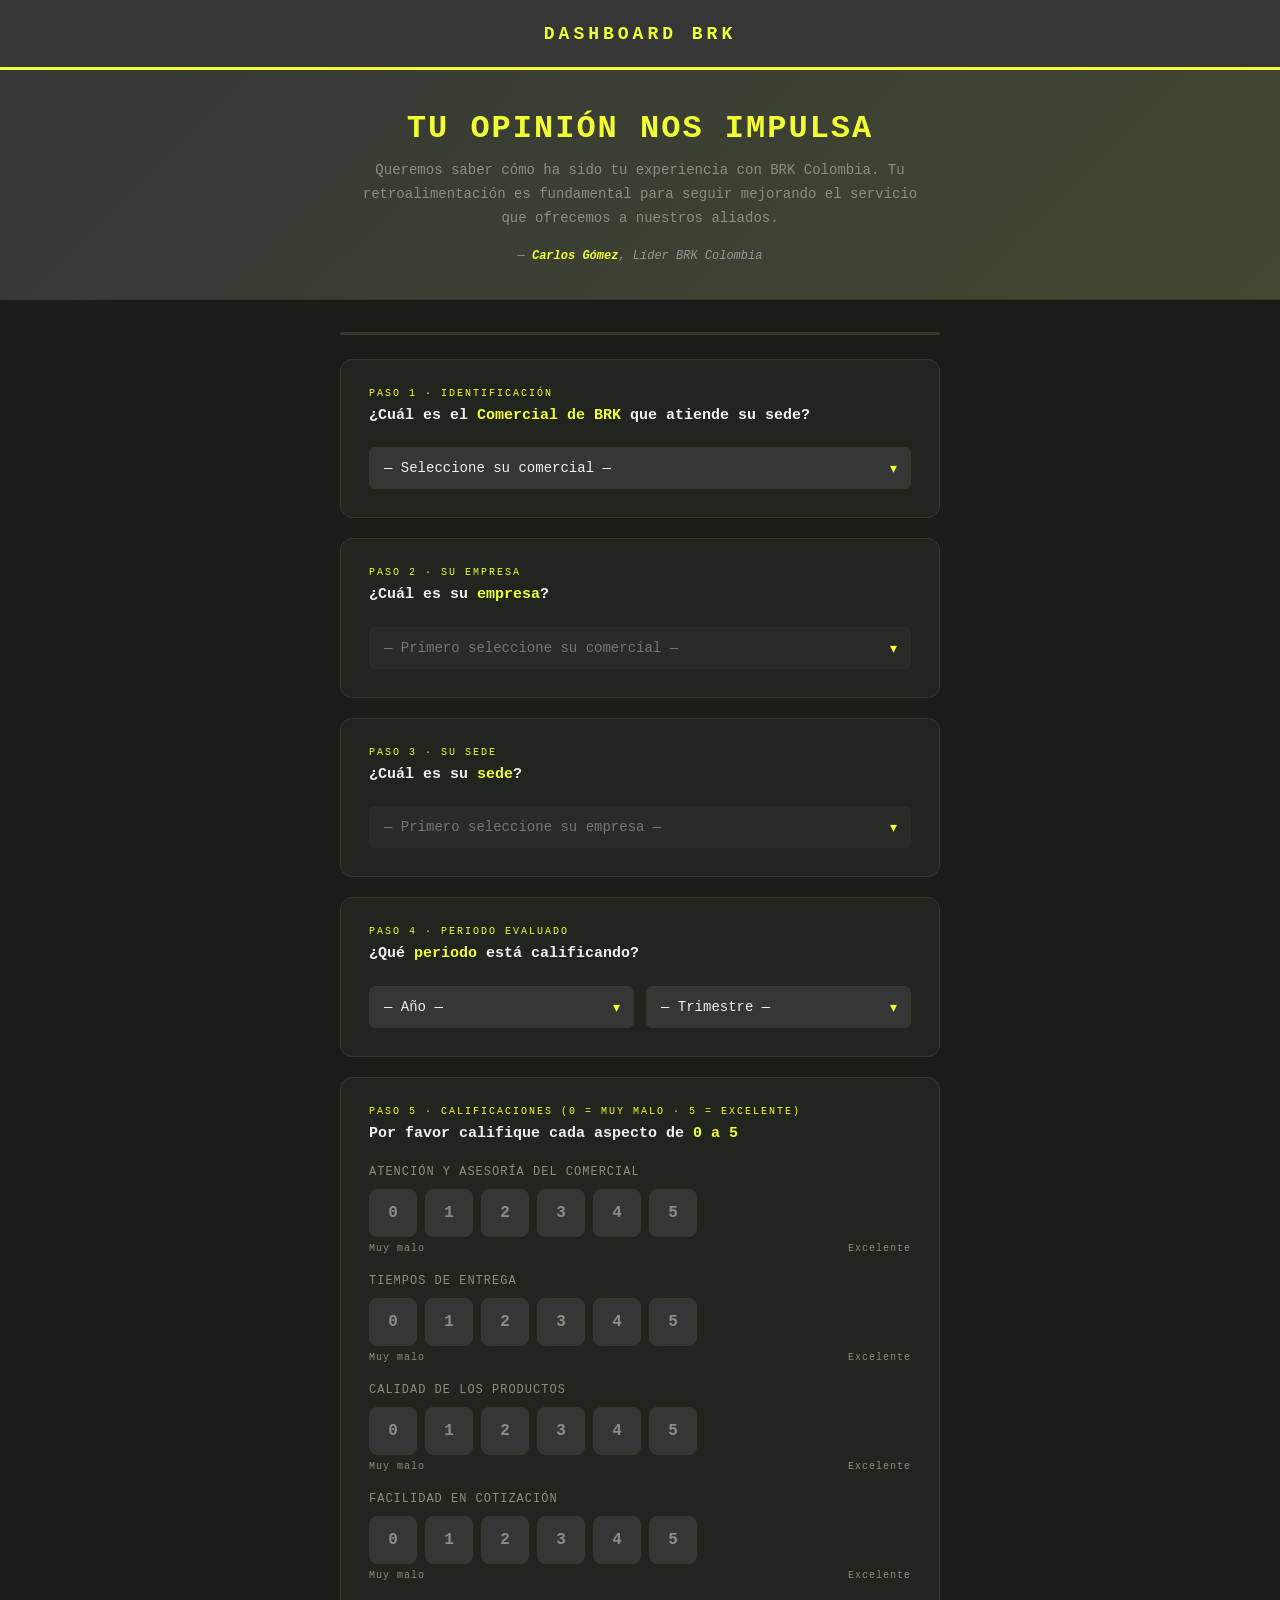
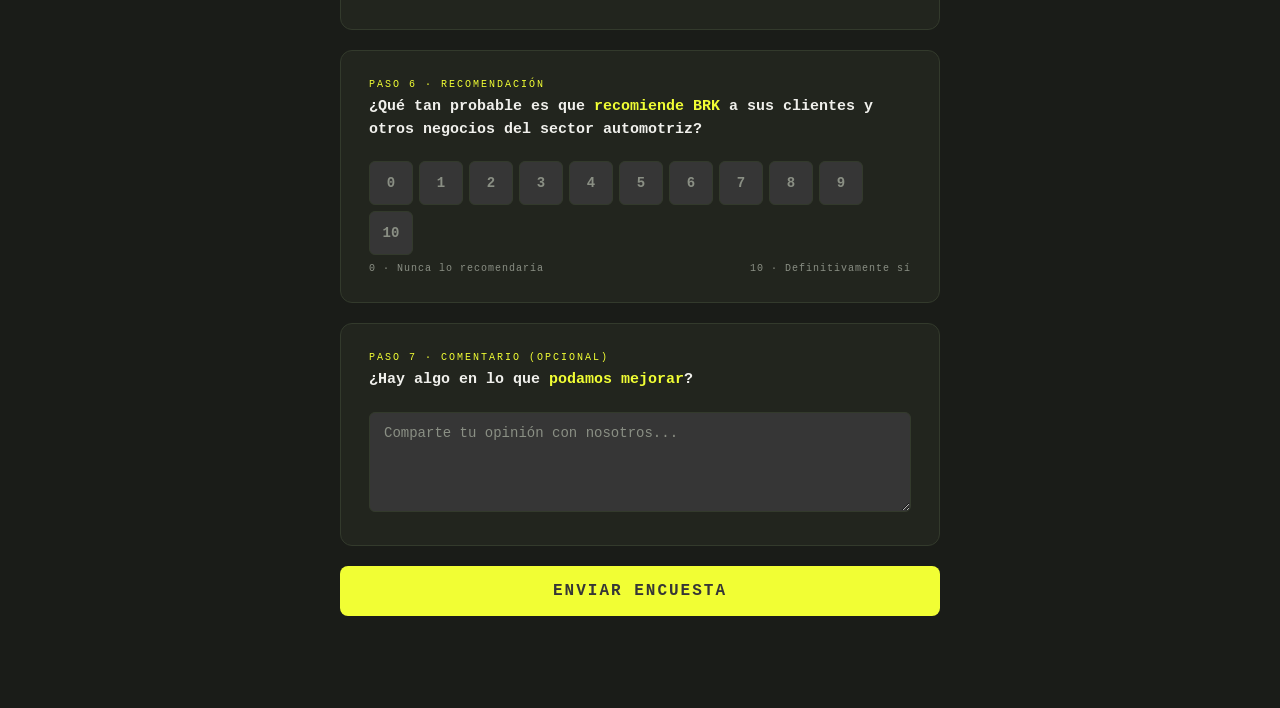
==== nps.html @ 3411d187 "feat: formulario NPS público + tab NPS dashboard con gauges, QR y filtros" ====
<!DOCTYPE html>
<html lang="es">
<head>
<meta charset="UTF-8">
<meta name="viewport" content="width=device-width, initial-scale=1.0">
<meta name="robots" content="noindex, nofollow">
<title>Encuesta de Satisfacción · BRK Colombia</title>
<style>
  :root {
    --neon: #F1FE34;
    --forest: #414930;
    --ash: #363636;
    --dust: #596B63;
    --silver: #9A979F;
    --bg: #1a1c18;
    --card: #22251e;
    --border: #333a2c;
    --text: #f0f0ec;
    --text-dim: #8a8f84;
  }
  * { box-sizing: border-box; margin: 0; padding: 0; }
  body {
    background: var(--bg);
    color: var(--text);
    font-family: 'Courier New', monospace;
    min-height: 100vh;
    padding: 0 0 60px;
  }

  /* HEADER */
  header {
    background: var(--ash);
    border-bottom: 3px solid var(--neon);
    padding: 0 32px;
    height: 70px;
    display: grid;
    grid-template-columns: 1fr auto 1fr;
    align-items: center;
  }
  header .logo-left { display: flex; align-items: center; }
  header .logo-left img { height: 38px; }
  header .titulo-centro {
    font-size: clamp(13px, 2vw, 18px);
    font-weight: 700;
    letter-spacing: 4px;
    text-transform: uppercase;
    color: var(--neon);
    text-align: center;
    white-space: nowrap;
  }
  header .logo-right { display: flex; align-items: center; justify-content: flex-end; }
  header .logo-right img { height: 38px; }

  @media (max-width: 480px) {
    header { padding: 0 12px; height: 56px; }
    header .titulo-centro { font-size: 11px; letter-spacing: 2px; }
    header .logo-left img, header .logo-right img { height: 28px; }
  }

  /* HERO */
  .hero {
    background: linear-gradient(135deg, var(--ash) 0%, var(--forest) 100%);
    padding: 40px 32px 32px;
    text-align: center;
    border-bottom: 1px solid var(--border);
  }
  .hero h1 {
    font-size: clamp(20px, 5vw, 32px);
    color: var(--neon);
    letter-spacing: 2px;
    text-transform: uppercase;
    margin-bottom: 12px;
    font-weight: 700;
  }
  .hero p {
    font-size: 14px;
    color: var(--text-dim);
    max-width: 560px;
    margin: 0 auto;
    line-height: 1.7;
  }
  .hero .firma {
    margin-top: 16px;
    font-size: 12px;
    color: var(--silver);
    font-style: italic;
  }
  .hero .firma strong { color: var(--neon); }

  /* FORM */
  .form-wrap {
    max-width: 640px;
    margin: 32px auto 0;
    padding: 0 20px;
  }

  .step {
    background: var(--card);
    border: 1px solid var(--border);
    border-radius: 12px;
    padding: 28px;
    margin-bottom: 20px;
  }
  .step-label {
    font-size: 10px;
    letter-spacing: 2px;
    text-transform: uppercase;
    color: var(--neon);
    margin-bottom: 6px;
  }
  .step h2 {
    font-size: 15px;
    color: var(--text);
    margin-bottom: 20px;
    line-height: 1.5;
  }
  .step h2 span { color: var(--neon); }

  /* SELECTS */
  select, input[type="text"] {
    width: 100%;
    background: var(--ash);
    color: var(--text);
    border: 1px solid var(--border);
    border-radius: 6px;
    padding: 12px 14px;
    font-family: inherit;
    font-size: 14px;
    appearance: none;
    cursor: pointer;
    transition: border-color .2s;
  }
  select:focus, input[type="text"]:focus {
    outline: none;
    border-color: var(--neon);
  }
  select option { background: var(--ash); }
  .select-wrap { position: relative; }
  .select-wrap::after {
    content: '▾';
    position: absolute;
    right: 14px;
    top: 50%;
    transform: translateY(-50%);
    color: var(--neon);
    pointer-events: none;
    font-size: 14px;
  }

  /* RATING BUTTONS 0-5 */
  .rating-group { margin-bottom: 20px; }
  .rating-label {
    font-size: 12px;
    color: var(--text-dim);
    letter-spacing: 1px;
    text-transform: uppercase;
    margin-bottom: 10px;
    display: block;
  }
  .rating-buttons {
    display: flex;
    gap: 8px;
    flex-wrap: wrap;
  }
  .rating-buttons button {
    width: 48px;
    height: 48px;
    background: var(--ash);
    border: 1px solid var(--border);
    border-radius: 8px;
    color: var(--text-dim);
    font-family: inherit;
    font-size: 16px;
    font-weight: 700;
    cursor: pointer;
    transition: all .15s;
    flex-shrink: 0;
  }
  .rating-buttons button:hover { border-color: var(--neon); color: var(--neon); }
  .rating-buttons button.selected {
    background: var(--neon);
    border-color: var(--neon);
    color: var(--ash);
  }
  .rating-hint {
    display: flex;
    justify-content: space-between;
    font-size: 10px;
    color: var(--text-dim);
    margin-top: 6px;
    letter-spacing: 1px;
  }

  /* NPS BUTTONS 0-10 */
  .nps-buttons {
    display: flex;
    gap: 6px;
    flex-wrap: wrap;
  }
  .nps-buttons button {
    width: 44px;
    height: 44px;
    background: var(--ash);
    border: 1px solid var(--border);
    border-radius: 6px;
    color: var(--text-dim);
    font-family: inherit;
    font-size: 14px;
    font-weight: 700;
    cursor: pointer;
    transition: all .15s;
    flex-shrink: 0;
  }
  .nps-buttons button:hover { border-color: var(--neon); color: var(--neon); }
  .nps-buttons button.selected-d { background: #ff6b6b; border-color: #ff6b6b; color: #fff; }
  .nps-buttons button.selected-n { background: #ff9f43; border-color: #ff9f43; color: #fff; }
  .nps-buttons button.selected-p { background: #4ade80; border-color: #4ade80; color: #1a1a1a; }

  /* TEXTAREA */
  textarea {
    width: 100%;
    background: var(--ash);
    color: var(--text);
    border: 1px solid var(--border);
    border-radius: 6px;
    padding: 12px 14px;
    font-family: inherit;
    font-size: 14px;
    resize: vertical;
    min-height: 100px;
    transition: border-color .2s;
  }
  textarea:focus { outline: none; border-color: var(--neon); }
  textarea::placeholder { color: var(--text-dim); }

  /* BOTÓN ENVIAR */
  .btn-enviar {
    width: 100%;
    padding: 16px;
    background: var(--neon);
    color: var(--ash);
    border: none;
    border-radius: 8px;
    font-family: inherit;
    font-size: 16px;
    font-weight: 700;
    letter-spacing: 2px;
    text-transform: uppercase;
    cursor: pointer;
    transition: opacity .2s;
  }
  .btn-enviar:hover { opacity: .9; }
  .btn-enviar:disabled { opacity: .4; cursor: not-allowed; }

  /* ESTADO */
  #form-estado {
    margin-top: 12px;
    text-align: center;
    font-size: 13px;
    min-height: 20px;
  }

  /* GRACIAS */
  #pantalla-gracias {
    display: none;
    text-align: center;
    padding: 60px 32px;
    max-width: 560px;
    margin: 0 auto;
  }
  #pantalla-gracias .check {
    font-size: 64px;
    margin-bottom: 24px;
  }
  #pantalla-gracias h2 {
    font-size: 24px;
    color: var(--neon);
    text-transform: uppercase;
    letter-spacing: 2px;
    margin-bottom: 16px;
  }
  #pantalla-gracias p {
    color: var(--text-dim);
    font-size: 14px;
    line-height: 1.7;
  }

  /* PROGRESS */
  .progress-bar {
    height: 3px;
    background: var(--border);
    border-radius: 3px;
    margin-bottom: 24px;
    overflow: hidden;
  }
  .progress-fill {
    height: 100%;
    background: var(--neon);
    border-radius: 3px;
    transition: width .3s;
  }

  .disabled-select {
    opacity: .4;
    pointer-events: none;
  }

  @media (max-width: 480px) {
    header { padding: 14px 16px; }
    .step { padding: 20px 16px; }
    .form-wrap { padding: 0 12px; }
    .rating-buttons button { width: 42px; height: 42px; font-size: 14px; }
    .nps-buttons button { width: 38px; height: 38px; font-size: 13px; }
  }
</style>
</head>
<body>

<header>
  <div class="logo-left">
    <img src="logos/brk-logo.png" alt="BRK" onerror="this.style.display='none'">
  </div>
  <div class="titulo-centro">DASHBOARD BRK</div>
  <div class="logo-right">
    <img src="logos/roadrunner.png" alt="Roadrunner" onerror="this.style.display='none'">
  </div>
</header>

<div class="hero">
  <h1>Tu opinión nos impulsa</h1>
  <p>
    Queremos saber cómo ha sido tu experiencia con BRK Colombia. Tu retroalimentación es fundamental para seguir mejorando el servicio que ofrecemos a nuestros aliados.
  </p>
  <p class="firma">— <strong>Carlos Gómez</strong>, Líder BRK Colombia</p>
</div>

<div class="form-wrap">
  <div class="progress-bar"><div class="progress-fill" id="progress" style="width:0%"></div></div>

  <form id="npsForm">

    <!-- PASO 1: Identificación -->
    <div class="step">
      <div class="step-label">Paso 1 · Identificación</div>
      <h2>¿Cuál es el <span>Comercial de BRK</span> que atiende su sede?</h2>
      <div class="select-wrap">
        <select id="sel-kam">
          <option value="">— Seleccione su comercial —</option>
        </select>
      </div>
    </div>

    <div class="step" id="step-empresa">
      <div class="step-label">Paso 2 · Su empresa</div>
      <h2>¿Cuál es su <span>empresa</span>?</h2>
      <div class="select-wrap">
        <select id="sel-empresa" class="disabled-select">
          <option value="">— Primero seleccione su comercial —</option>
        </select>
      </div>
    </div>

    <div class="step" id="step-sede">
      <div class="step-label">Paso 3 · Su sede</div>
      <h2>¿Cuál es su <span>sede</span>?</h2>
      <div class="select-wrap">
        <select id="sel-sede" class="disabled-select">
          <option value="">— Primero seleccione su empresa —</option>
        </select>
      </div>
    </div>

    <!-- PASO 4: Periodo -->
    <div class="step">
      <div class="step-label">Paso 4 · Periodo evaluado</div>
      <h2>¿Qué <span>periodo</span> está calificando?</h2>
      <div style="display:grid;grid-template-columns:1fr 1fr;gap:12px;">
        <div class="select-wrap">
          <select id="sel-anio">
            <option value="">— Año —</option>
            <option value="2024">2024</option>
            <option value="2025">2025</option>
            <option value="2026">2026</option>
          </select>
        </div>
        <div class="select-wrap">
          <select id="sel-trimestre">
            <option value="">— Trimestre —</option>
            <option value="1">Q1 · Ene, Feb, Mar</option>
            <option value="2">Q2 · Abr, May, Jun</option>
            <option value="3">Q3 · Jul, Ago, Sep</option>
            <option value="4">Q4 · Oct, Nov, Dic</option>
          </select>
        </div>
      </div>
    </div>

    <!-- PASO 5: Calificaciones -->
    <div class="step">
      <div class="step-label">Paso 5 · Calificaciones (0 = Muy malo · 5 = Excelente)</div>
      <h2>Por favor califique cada aspecto de <span>0 a 5</span></h2>

      <div class="rating-group">
        <span class="rating-label">Atención y asesoría del Comercial</span>
        <div class="rating-buttons" id="rating-atencion">
          <button type="button" data-val="0">0</button>
          <button type="button" data-val="1">1</button>
          <button type="button" data-val="2">2</button>
          <button type="button" data-val="3">3</button>
          <button type="button" data-val="4">4</button>
          <button type="button" data-val="5">5</button>
        </div>
        <div class="rating-hint"><span>Muy malo</span><span>Excelente</span></div>
      </div>

      <div class="rating-group">
        <span class="rating-label">Tiempos de entrega</span>
        <div class="rating-buttons" id="rating-tiempos">
          <button type="button" data-val="0">0</button>
          <button type="button" data-val="1">1</button>
          <button type="button" data-val="2">2</button>
          <button type="button" data-val="3">3</button>
          <button type="button" data-val="4">4</button>
          <button type="button" data-val="5">5</button>
        </div>
        <div class="rating-hint"><span>Muy malo</span><span>Excelente</span></div>
      </div>

      <div class="rating-group">
        <span class="rating-label">Calidad de los productos</span>
        <div class="rating-buttons" id="rating-calidad">
          <button type="button" data-val="0">0</button>
          <button type="button" data-val="1">1</button>
          <button type="button" data-val="2">2</button>
          <button type="button" data-val="3">3</button>
          <button type="button" data-val="4">4</button>
          <button type="button" data-val="5">5</button>
        </div>
        <div class="rating-hint"><span>Muy malo</span><span>Excelente</span></div>
      </div>

      <div class="rating-group">
        <span class="rating-label">Facilidad en cotización</span>
        <div class="rating-buttons" id="rating-cotizacion">
          <button type="button" data-val="0">0</button>
          <button type="button" data-val="1">1</button>
          <button type="button" data-val="2">2</button>
          <button type="button" data-val="3">3</button>
          <button type="button" data-val="4">4</button>
          <button type="button" data-val="5">5</button>
        </div>
        <div class="rating-hint"><span>Muy malo</span><span>Excelente</span></div>
      </div>
    </div>

    <!-- PASO 6: NPS -->
    <div class="step">
      <div class="step-label">Paso 6 · Recomendación</div>
      <h2>¿Qué tan probable es que <span>recomiende BRK</span> a sus clientes y otros negocios del sector automotriz?</h2>
      <div class="nps-buttons" id="rating-nps">
        <button type="button" data-val="0">0</button>
        <button type="button" data-val="1">1</button>
        <button type="button" data-val="2">2</button>
        <button type="button" data-val="3">3</button>
        <button type="button" data-val="4">4</button>
        <button type="button" data-val="5">5</button>
        <button type="button" data-val="6">6</button>
        <button type="button" data-val="7">7</button>
        <button type="button" data-val="8">8</button>
        <button type="button" data-val="9">9</button>
        <button type="button" data-val="10">10</button>
      </div>
      <div class="rating-hint" style="margin-top:8px;">
        <span>0 · Nunca lo recomendaría</span>
        <span>10 · Definitivamente sí</span>
      </div>
    </div>

    <!-- PASO 7: Comentario -->
    <div class="step">
      <div class="step-label">Paso 7 · Comentario (opcional)</div>
      <h2>¿Hay algo en lo que <span>podamos mejorar</span>?</h2>
      <textarea id="comentario" placeholder="Comparte tu opinión con nosotros..."></textarea>
    </div>

    <button type="submit" class="btn-enviar" id="btn-enviar">Enviar encuesta</button>
    <div id="form-estado"></div>

  </form>

  <div id="pantalla-gracias">
    <div class="check">✓</div>
    <h2>¡Gracias por tu respuesta!</h2>
    <p>
      Tu opinión es muy valiosa para el equipo BRK Colombia. Trabajamos cada día para ofrecerte un servicio de excelencia.<br><br>
      — <strong style="color:var(--neon);">Carlos Gómez</strong>, Líder BRK Colombia
    </p>
  </div>
</div>

<script>
const SUPABASE_URL = 'https://ytgziytuldsqhymqjyig.supabase.co';
const SUPABASE_ANON_KEY = 'eyJhbGciOiJIUzI1NiIsInR5cCI6IkpXVCJ9.eyJpc3MiOiJzdXBhYmFzZSIsInJlZiI6Inl0Z3ppeXR1bGRzcWh5bXFqeWlnIiwicm9sZSI6ImFub24iLCJpYXQiOjE3ODIyMjA4ODAsImV4cCI6MjA5Nzc5Njg4MH0.z4KapPX5bGEXRmS-Ntky0XmYZz45s5j1DpBuPgE_PIU';

async function rpc(fn, params) {
  const r = await fetch(`${SUPABASE_URL}/rest/v1/rpc/${fn}`, {
    method: 'POST',
    headers: { 'Content-Type': 'application/json', 'apikey': SUPABASE_ANON_KEY, 'Authorization': `Bearer ${SUPABASE_ANON_KEY}` },
    body: JSON.stringify(params)
  });
  return r.json();
}

// Estado del formulario
const state = { kam: null, empresa: null, sede: null, anio: null, trimestre: null, atencion: null, tiempos: null, calidad: null, cotizacion: null, nps: null };
let catalogo = [];

// Cargar catálogo
async function cargarCatalogo() {
  const r = await rpc('dash_nps_catalogo', {});
  if (r.ok) catalogo = r.catalogo || [];
  poblarKams();
}

function poblarKams() {
  const kams = [...new Set(catalogo.map(c => c.kam))].sort();
  const sel = document.getElementById('sel-kam');
  sel.innerHTML = '<option value="">— Seleccione su comercial —</option>';
  kams.forEach(k => sel.innerHTML += `<option value="${k}">${formatNombre(k)}</option>`);
}

function formatNombre(s) {
  return s.split(' ').map(w => w.charAt(0) + w.slice(1).toLowerCase()).join(' ');
}

document.getElementById('sel-kam').addEventListener('change', function() {
  state.kam = this.value || null;
  state.empresa = null; state.sede = null;
  const selEmpresa = document.getElementById('sel-empresa');
  const selSede = document.getElementById('sel-sede');

  if (state.kam) {
    const empresas = [...new Set(catalogo.filter(c => c.kam === state.kam).map(c => c.empresa))].sort();
    selEmpresa.innerHTML = '<option value="">— Seleccione su empresa —</option>';
    empresas.forEach(e => selEmpresa.innerHTML += `<option value="${e}">${formatNombre(e)}</option>`);
    selEmpresa.classList.remove('disabled-select');
  } else {
    selEmpresa.innerHTML = '<option value="">— Primero seleccione su comercial —</option>';
    selEmpresa.classList.add('disabled-select');
  }
  selSede.innerHTML = '<option value="">— Primero seleccione su empresa —</option>';
  selSede.classList.add('disabled-select');
  actualizarProgress();
});

document.getElementById('sel-empresa').addEventListener('change', function() {
  state.empresa = this.value || null;
  state.sede = null;
  const selSede = document.getElementById('sel-sede');

  if (state.empresa) {
    const sedes = catalogo.filter(c => c.kam === state.kam && c.empresa === state.empresa).map(c => c.sede).sort();
    selSede.innerHTML = '<option value="">— Seleccione su sede —</option>';
    sedes.forEach(s => selSede.innerHTML += `<option value="${s}">${s}</option>`);
    selSede.classList.remove('disabled-select');
  } else {
    selSede.innerHTML = '<option value="">— Primero seleccione su empresa —</option>';
    selSede.classList.add('disabled-select');
  }
  actualizarProgress();
});

document.getElementById('sel-sede').addEventListener('change', function() {
  state.sede = this.value || null;
  actualizarProgress();
});

document.getElementById('sel-anio').addEventListener('change', function() {
  state.anio = this.value ? parseInt(this.value) : null;
  actualizarProgress();
});

document.getElementById('sel-trimestre').addEventListener('change', function() {
  state.trimestre = this.value ? parseInt(this.value) : null;
  actualizarProgress();
});

// Rating buttons
function initRating(groupId, stateKey, isNps) {
  const grp = document.getElementById(groupId);
  grp.querySelectorAll('button').forEach(btn => {
    btn.addEventListener('click', () => {
      const val = parseInt(btn.dataset.val);
      state[stateKey] = val;
      grp.querySelectorAll('button').forEach(b => {
        b.classList.remove('selected','selected-d','selected-n','selected-p');
        if (isNps) {
          const v = parseInt(b.dataset.val);
          if (v <= val) {
            b.classList.add(v <= 6 ? 'selected-d' : v <= 8 ? 'selected-n' : 'selected-p');
          }
        }
      });
      if (!isNps) btn.classList.add('selected');
      actualizarProgress();
    });
  });
}

initRating('rating-atencion', 'atencion', false);
initRating('rating-tiempos', 'tiempos', false);
initRating('rating-calidad', 'calidad', false);
initRating('rating-cotizacion', 'cotizacion', false);
initRating('rating-nps', 'nps', true);

function actualizarProgress() {
  const campos = ['kam','empresa','sede','anio','trimestre','atencion','tiempos','calidad','cotizacion','nps'];
  const llenos = campos.filter(k => state[k] !== null).length;
  document.getElementById('progress').style.width = (llenos / campos.length * 100) + '%';
}

// Envío
document.getElementById('npsForm').addEventListener('submit', async (e) => {
  e.preventDefault();
  const campos = ['kam','empresa','sede','anio','trimestre','atencion','tiempos','calidad','cotizacion','nps'];
  const faltantes = campos.filter(k => state[k] === null);
  const estado = document.getElementById('form-estado');

  if (faltantes.length) {
    estado.innerHTML = `<span style="color:#ff6b6b;">Por favor completa todos los campos obligatorios.</span>`;
    return;
  }

  const btn = document.getElementById('btn-enviar');
  btn.disabled = true;
  btn.textContent = 'Enviando...';
  estado.textContent = '';

  const r = await rpc('dash_nps_guardar', {
    p_anio: state.anio, p_trimestre: state.trimestre,
    p_kam: state.kam, p_empresa: state.empresa, p_sede: state.sede,
    p_atencion: state.atencion, p_tiempos: state.tiempos,
    p_calidad: state.calidad, p_cotizacion: state.cotizacion,
    p_nps_score: state.nps,
    p_comentario: document.getElementById('comentario').value || null
  });

  if (r.ok) {
    document.getElementById('npsForm').style.display = 'none';
    document.getElementById('pantalla-gracias').style.display = 'block';
    document.querySelector('.progress-bar').style.display = 'none';
    document.getElementById('progress').style.width = '100%';
  } else {
    btn.disabled = false;
    btn.textContent = 'Enviar encuesta';
    estado.innerHTML = `<span style="color:#ff6b6b;">Error: ${r.error || 'Intenta de nuevo.'}</span>`;
  }
});

cargarCatalogo();
</script>
</body>
</html>
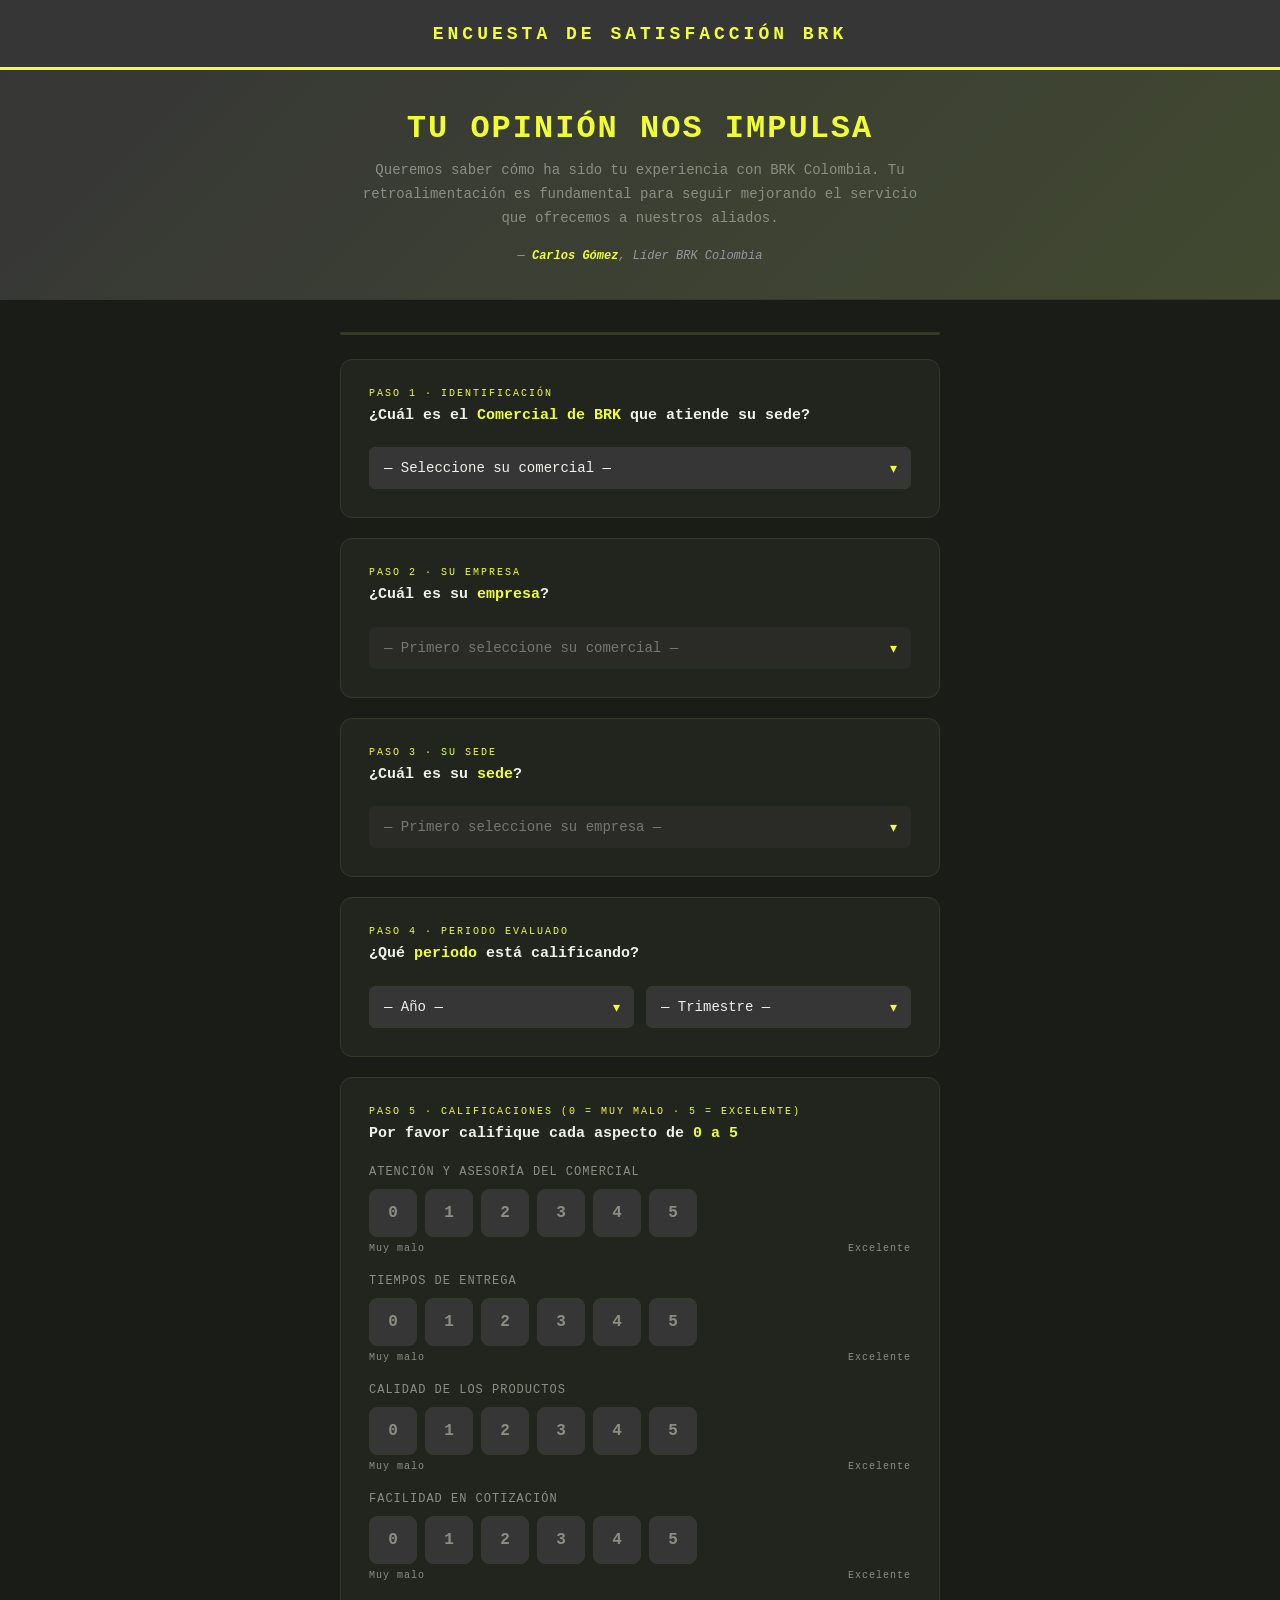
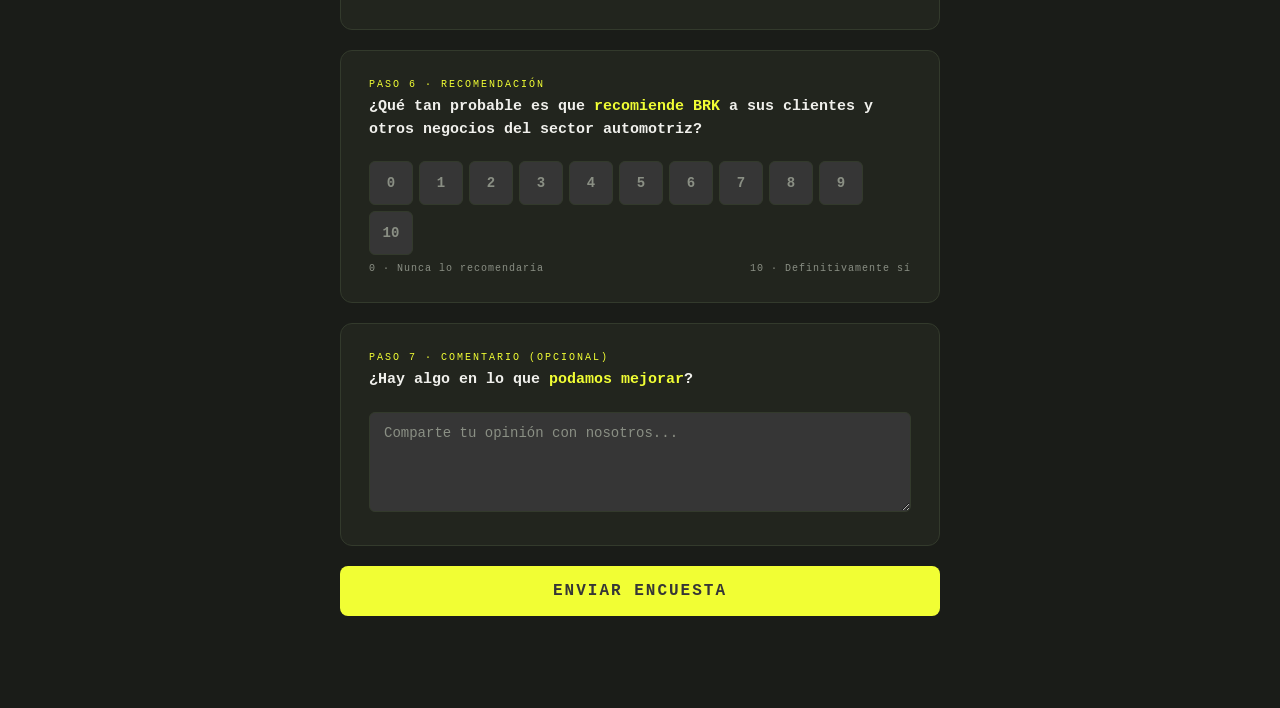
==== commit 69bb5e7d: "cambio de titulo" ====
--- a/nps.html
+++ b/nps.html
@@ -320,7 +320,7 @@
   <div class="logo-left">
     <img src="logos/brk-logo.png" alt="BRK" onerror="this.style.display='none'">
   </div>
-  <div class="titulo-centro">DASHBOARD BRK</div>
+  <div class="titulo-centro">ENCUESTA DE SATISFACCIÓN BRK</div>
   <div class="logo-right">
     <img src="logos/roadrunner.png" alt="Roadrunner" onerror="this.style.display='none'">
   </div>
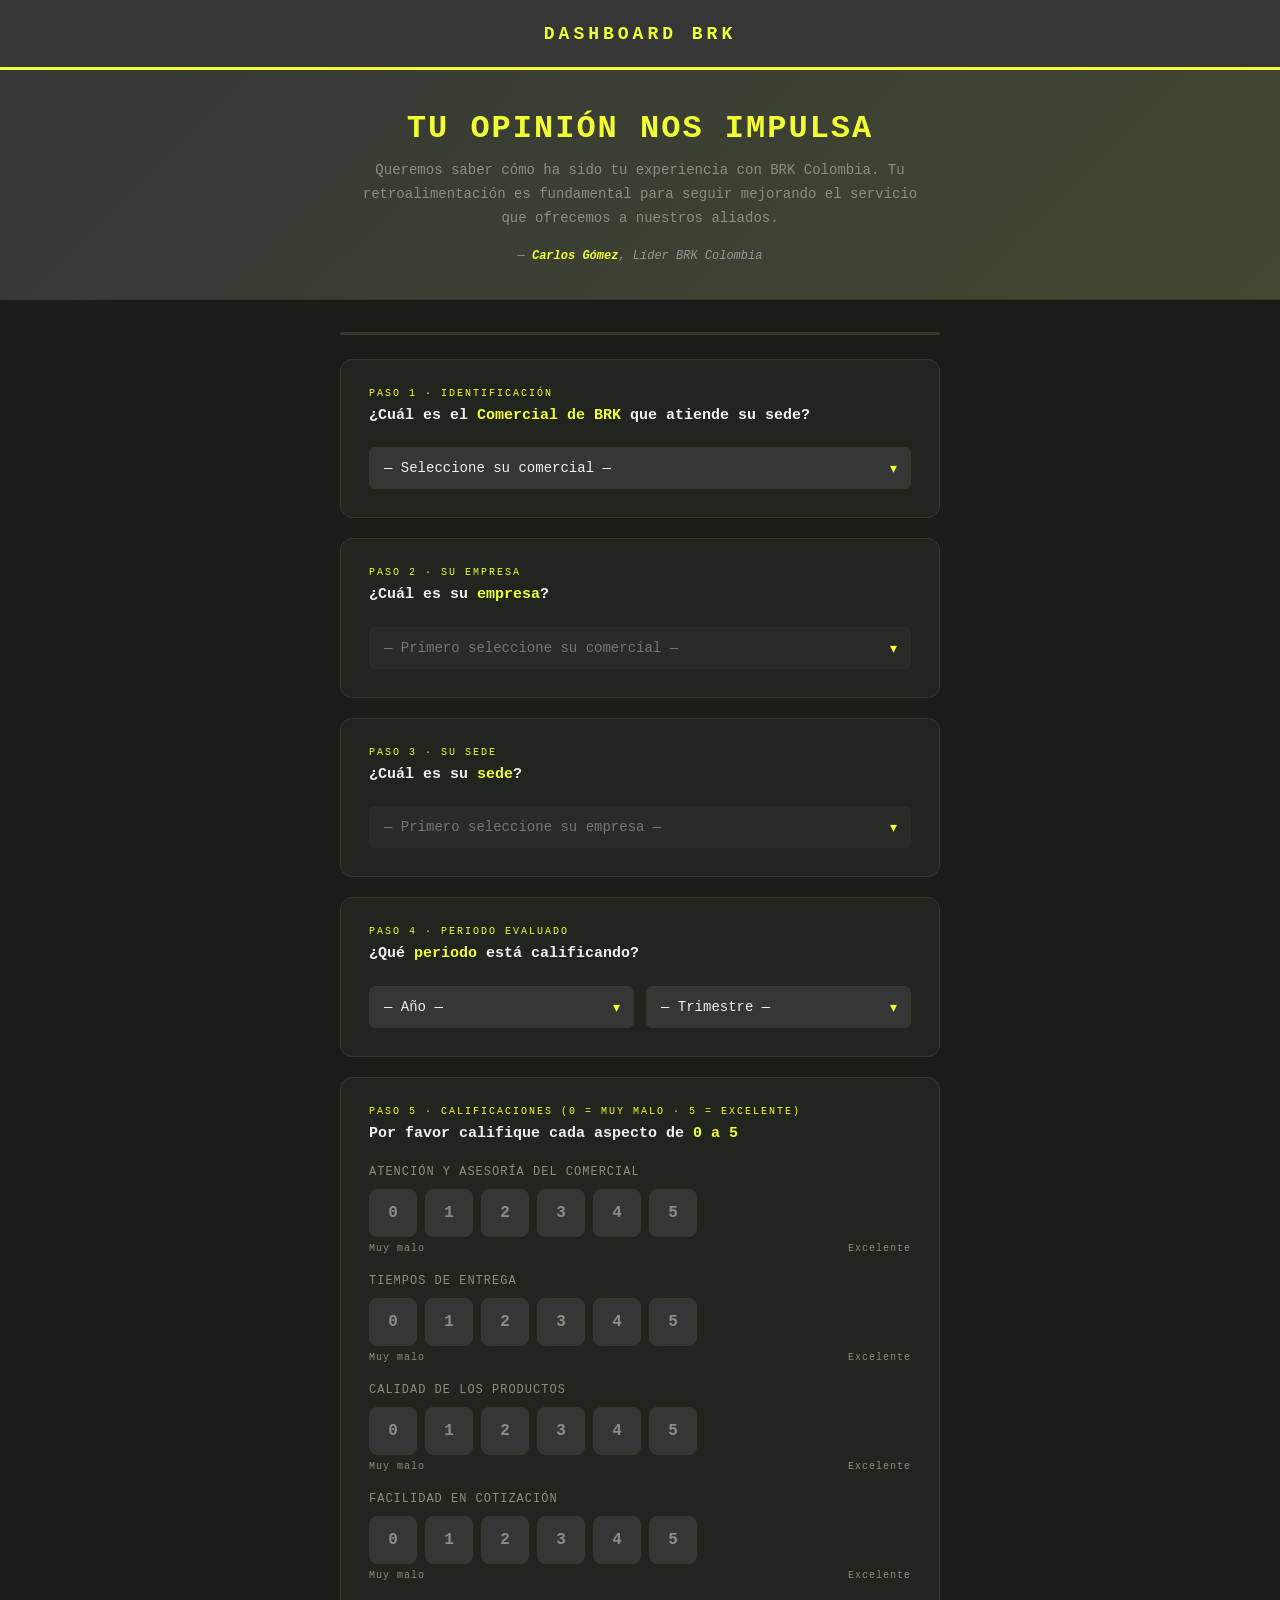
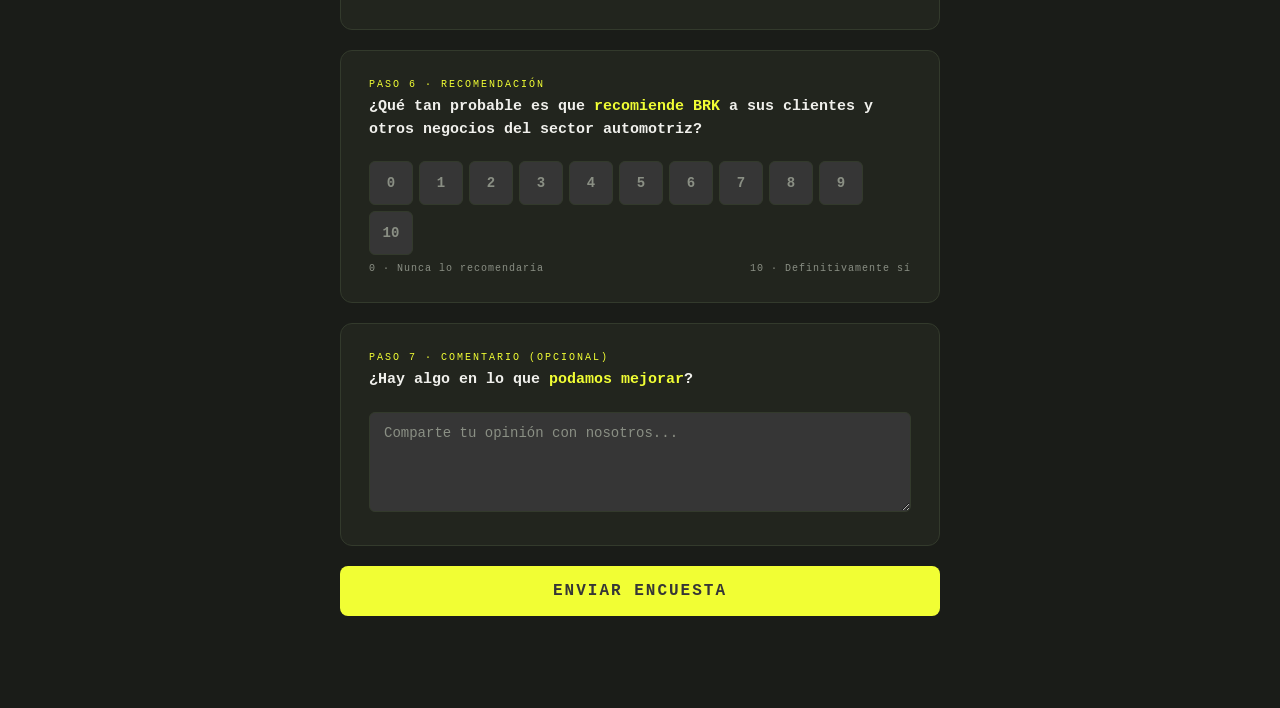
==== commit c527dcff: "fix: og:image para vista previa con logo BRK en WhatsApp" ====
--- a/nps.html
+++ b/nps.html
@@ -5,6 +5,14 @@
 <meta name="viewport" content="width=device-width, initial-scale=1.0">
 <meta name="robots" content="noindex, nofollow">
 <title>Encuesta de Satisfacción · BRK Colombia</title>
+<meta property="og:title" content="Encuesta de Satisfacción · BRK Colombia">
+<meta property="og:description" content="Queremos saber cómo ha sido tu experiencia con BRK Colombia. Tu retroalimentación es fundamental para seguir mejorando el servicio que ofrecemos a nuestros aliados. — Carlos Gómez, Líder BRK Colombia">
+<meta property="og:image" content="https://brkdashboard.vercel.app/logos/BRK_logo_11.png">
+<meta property="og:image:width" content="1200">
+<meta property="og:image:height" content="630">
+<meta property="og:url" content="https://brkdashboard.vercel.app/nps.html">
+<meta property="og:type" content="website">
+<meta name="twitter:card" content="summary_large_image">
 <style>
   :root {
     --neon: #F1FE34;
@@ -320,7 +328,7 @@
   <div class="logo-left">
     <img src="logos/brk-logo.png" alt="BRK" onerror="this.style.display='none'">
   </div>
-  <div class="titulo-centro">ENCUESTA DE SATISFACCIÓN BRK</div>
+  <div class="titulo-centro">DASHBOARD BRK</div>
   <div class="logo-right">
     <img src="logos/roadrunner.png" alt="Roadrunner" onerror="this.style.display='none'">
   </div>
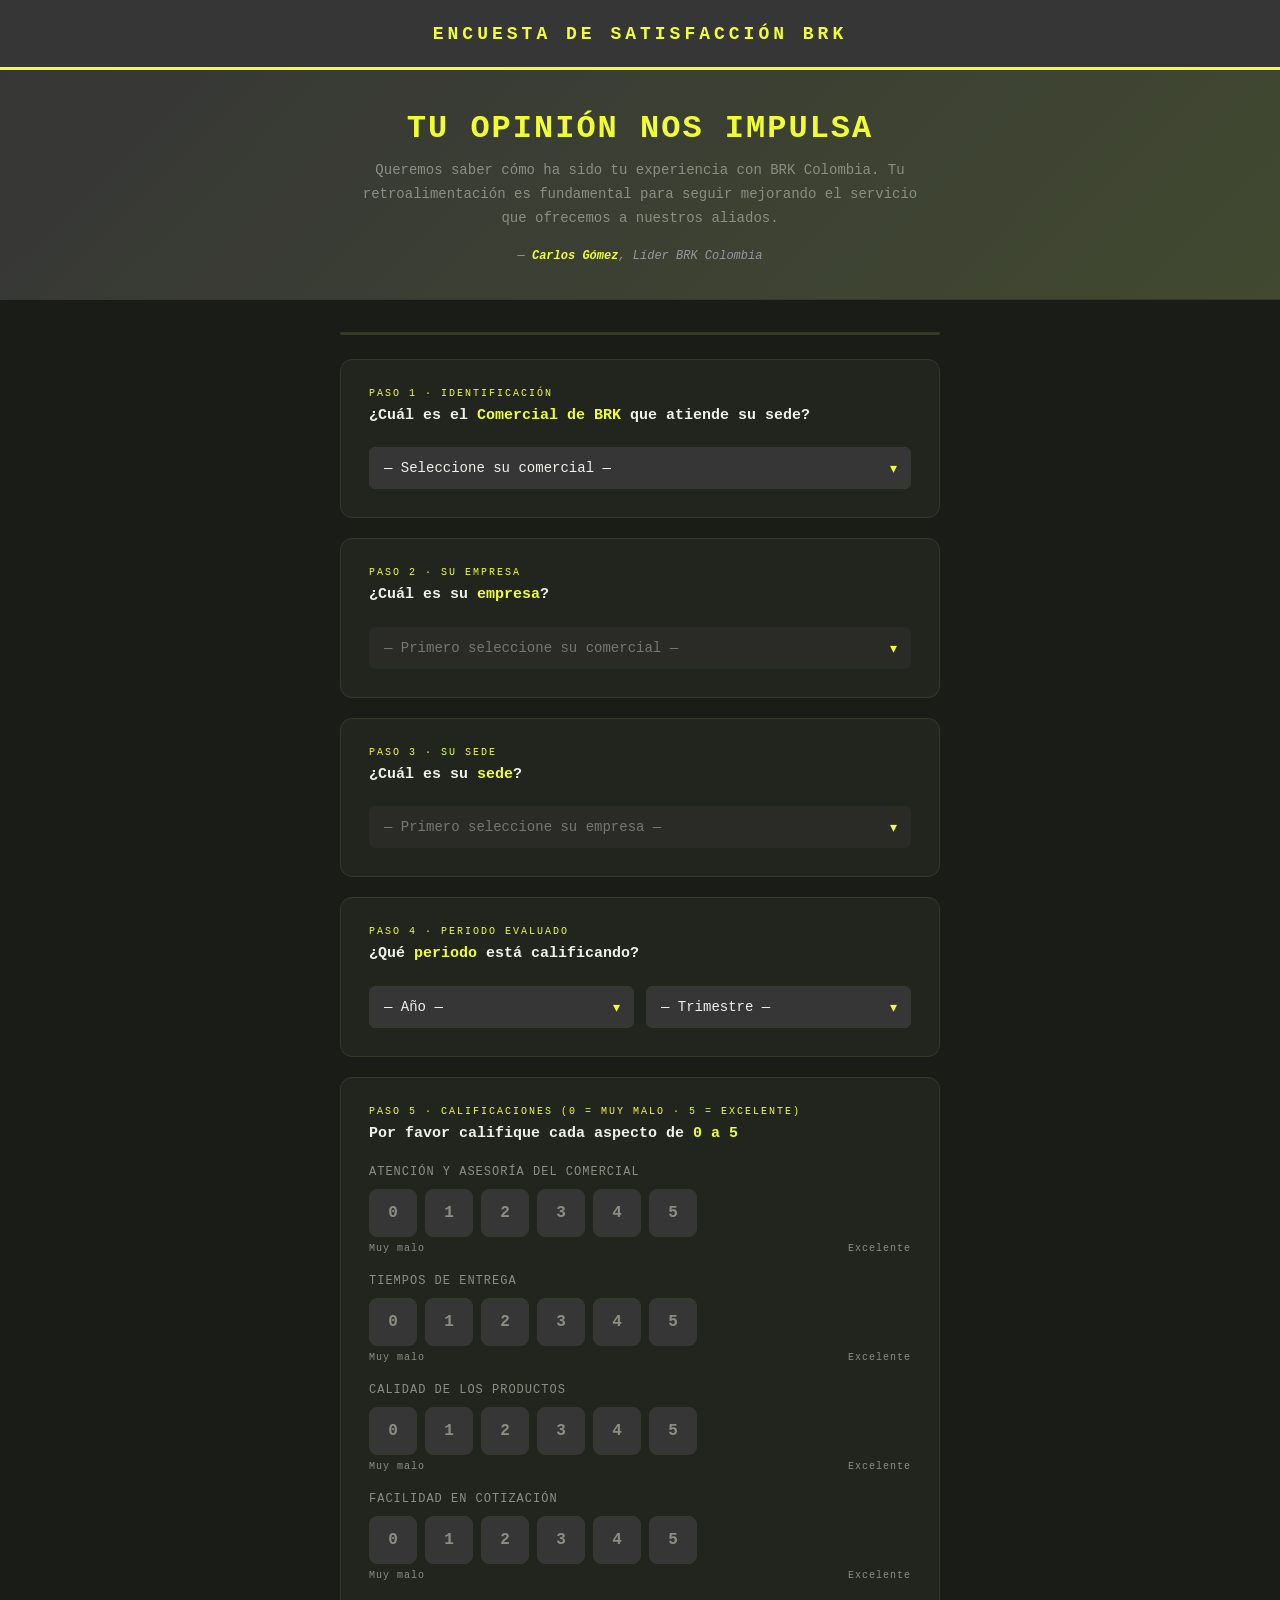
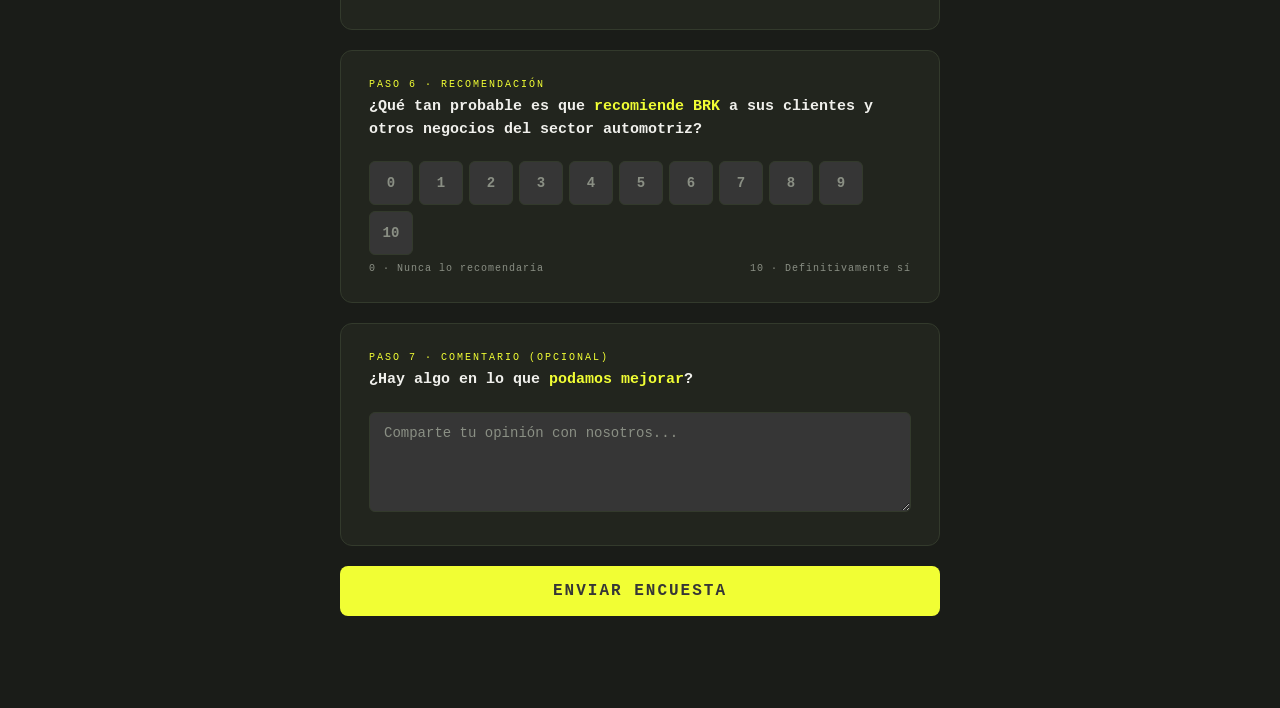
==== commit ca764bb0: "fix: título ENCUESTA DE SATISFACCIÓN BRK, logos BRK_logo_11 y BRK_logo_31" ====
--- a/nps.html
+++ b/nps.html
@@ -326,11 +326,11 @@
 
 <header>
   <div class="logo-left">
-    <img src="logos/brk-logo.png" alt="BRK" onerror="this.style.display='none'">
+    <img src="logos/BRK_logo_11.png" alt="BRK" onerror="this.style.display='none'">
   </div>
-  <div class="titulo-centro">DASHBOARD BRK</div>
+  <div class="titulo-centro">ENCUESTA DE SATISFACCIÓN BRK</div>
   <div class="logo-right">
-    <img src="logos/roadrunner.png" alt="Roadrunner" onerror="this.style.display='none'">
+    <img src="logos/BRK_logo_31.png" alt="Roadrunner" onerror="this.style.display='none'">
   </div>
 </header>
 
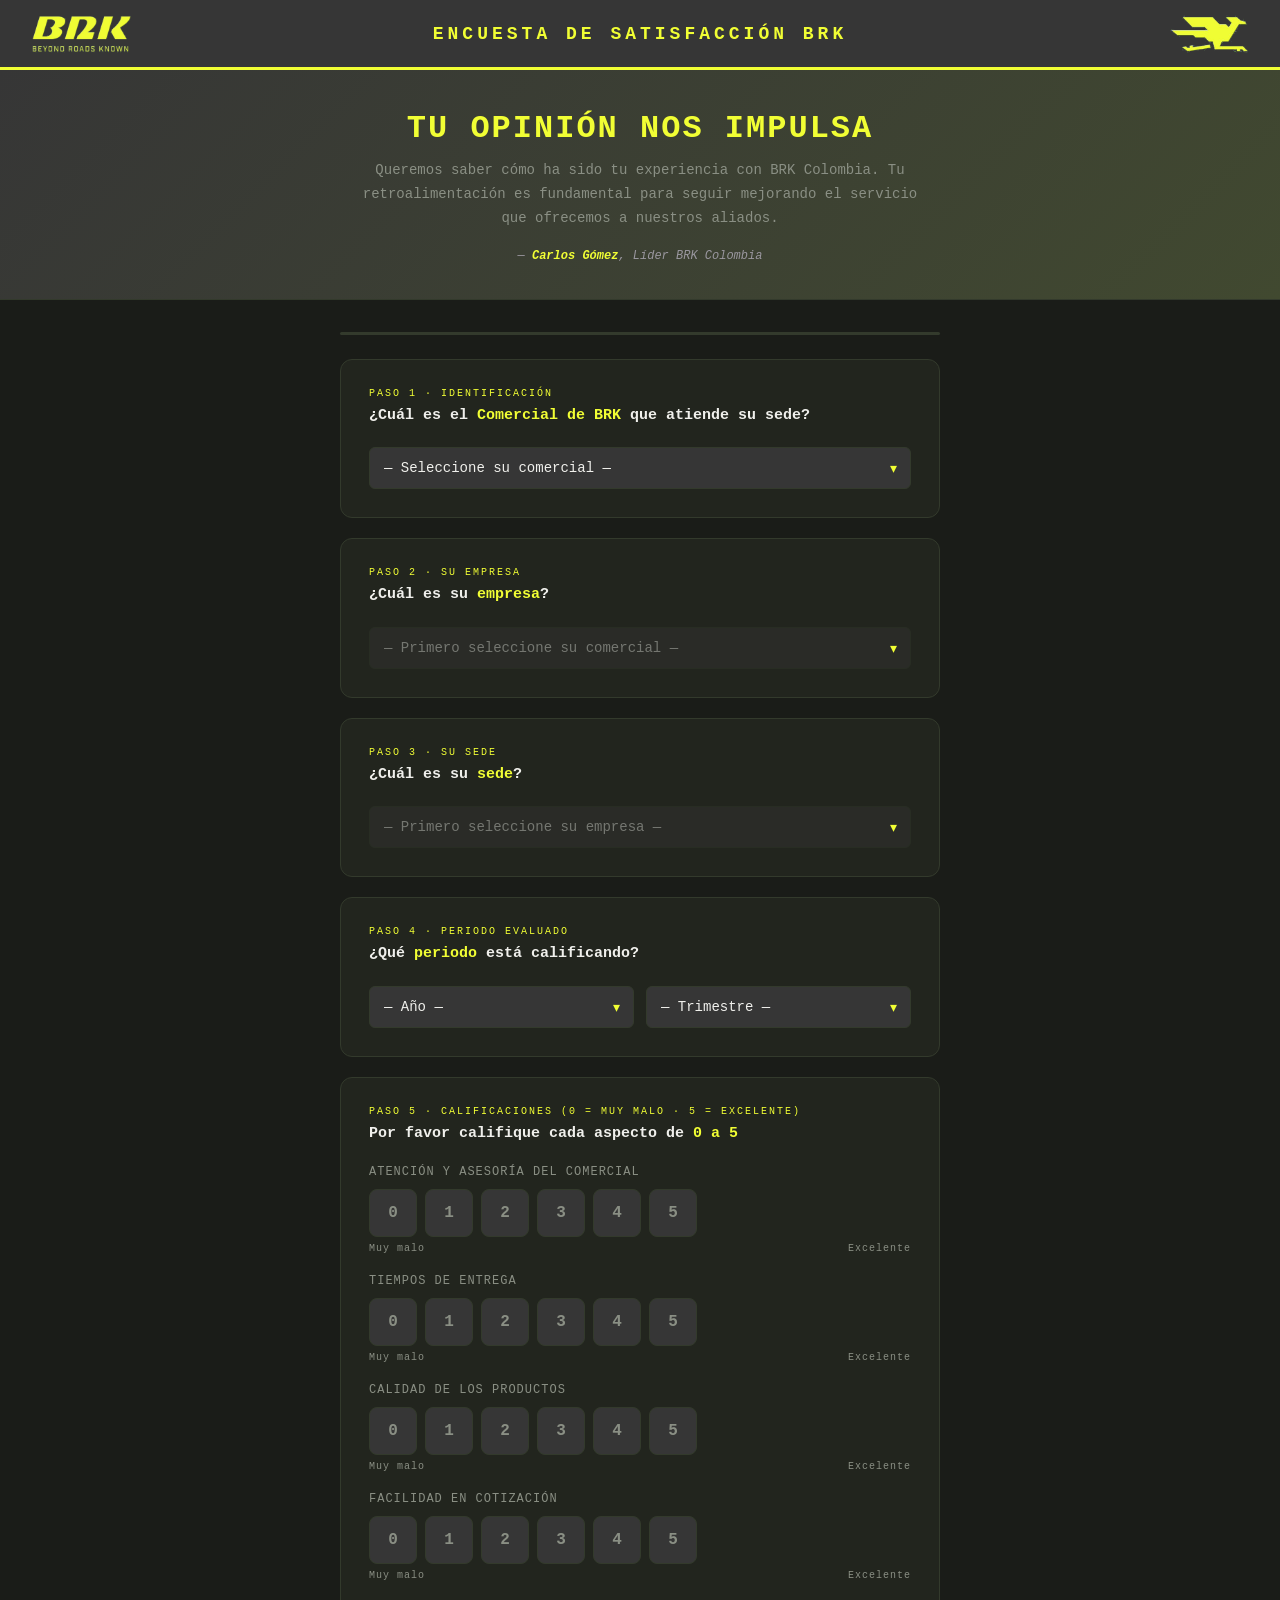
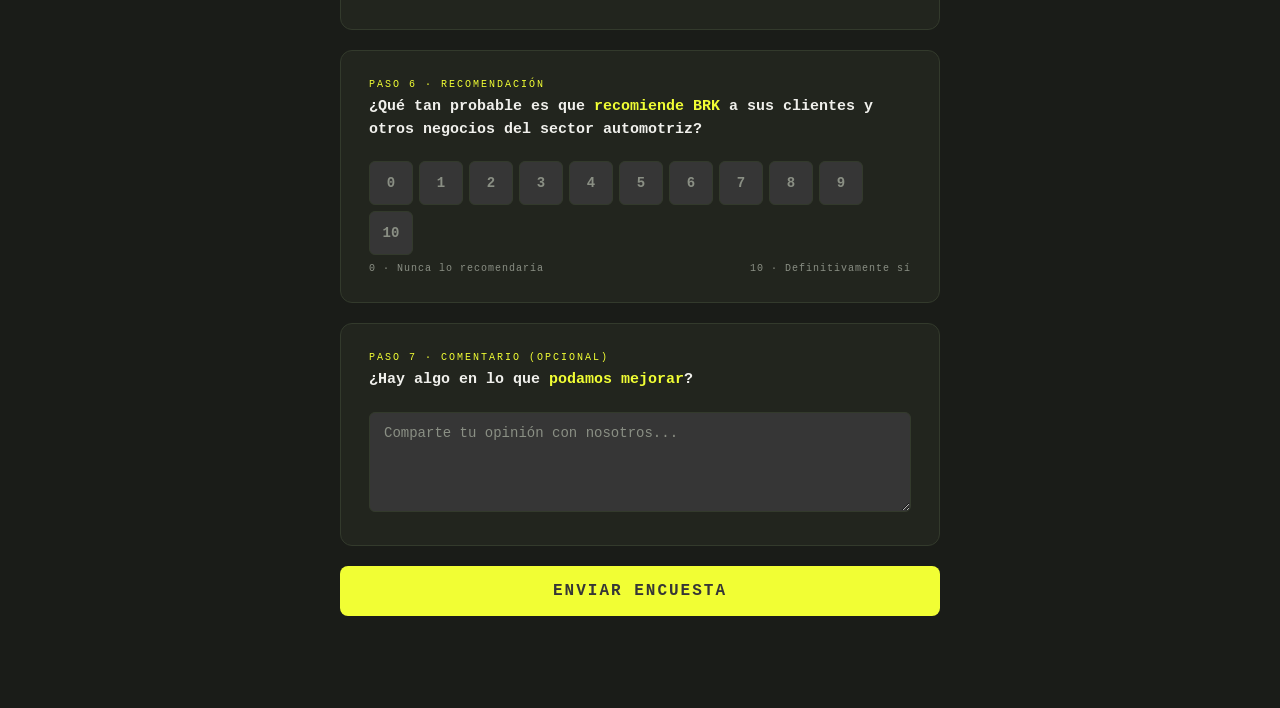
==== commit cee5c72f: "fix: og:image usa BRK_logo_31 roadrunner para preview WhatsApp" ====
--- a/nps.html
+++ b/nps.html
@@ -7,7 +7,7 @@
 <title>Encuesta de Satisfacción · BRK Colombia</title>
 <meta property="og:title" content="Encuesta de Satisfacción · BRK Colombia">
 <meta property="og:description" content="Queremos saber cómo ha sido tu experiencia con BRK Colombia. Tu retroalimentación es fundamental para seguir mejorando el servicio que ofrecemos a nuestros aliados. — Carlos Gómez, Líder BRK Colombia">
-<meta property="og:image" content="https://brkdashboard.vercel.app/logos/BRK_logo_11.png">
+<meta property="og:image" content="https://brkdashboard.vercel.app/logos/BRK_logo_31.png">
 <meta property="og:image:width" content="1200">
 <meta property="og:image:height" content="630">
 <meta property="og:url" content="https://brkdashboard.vercel.app/nps.html">
